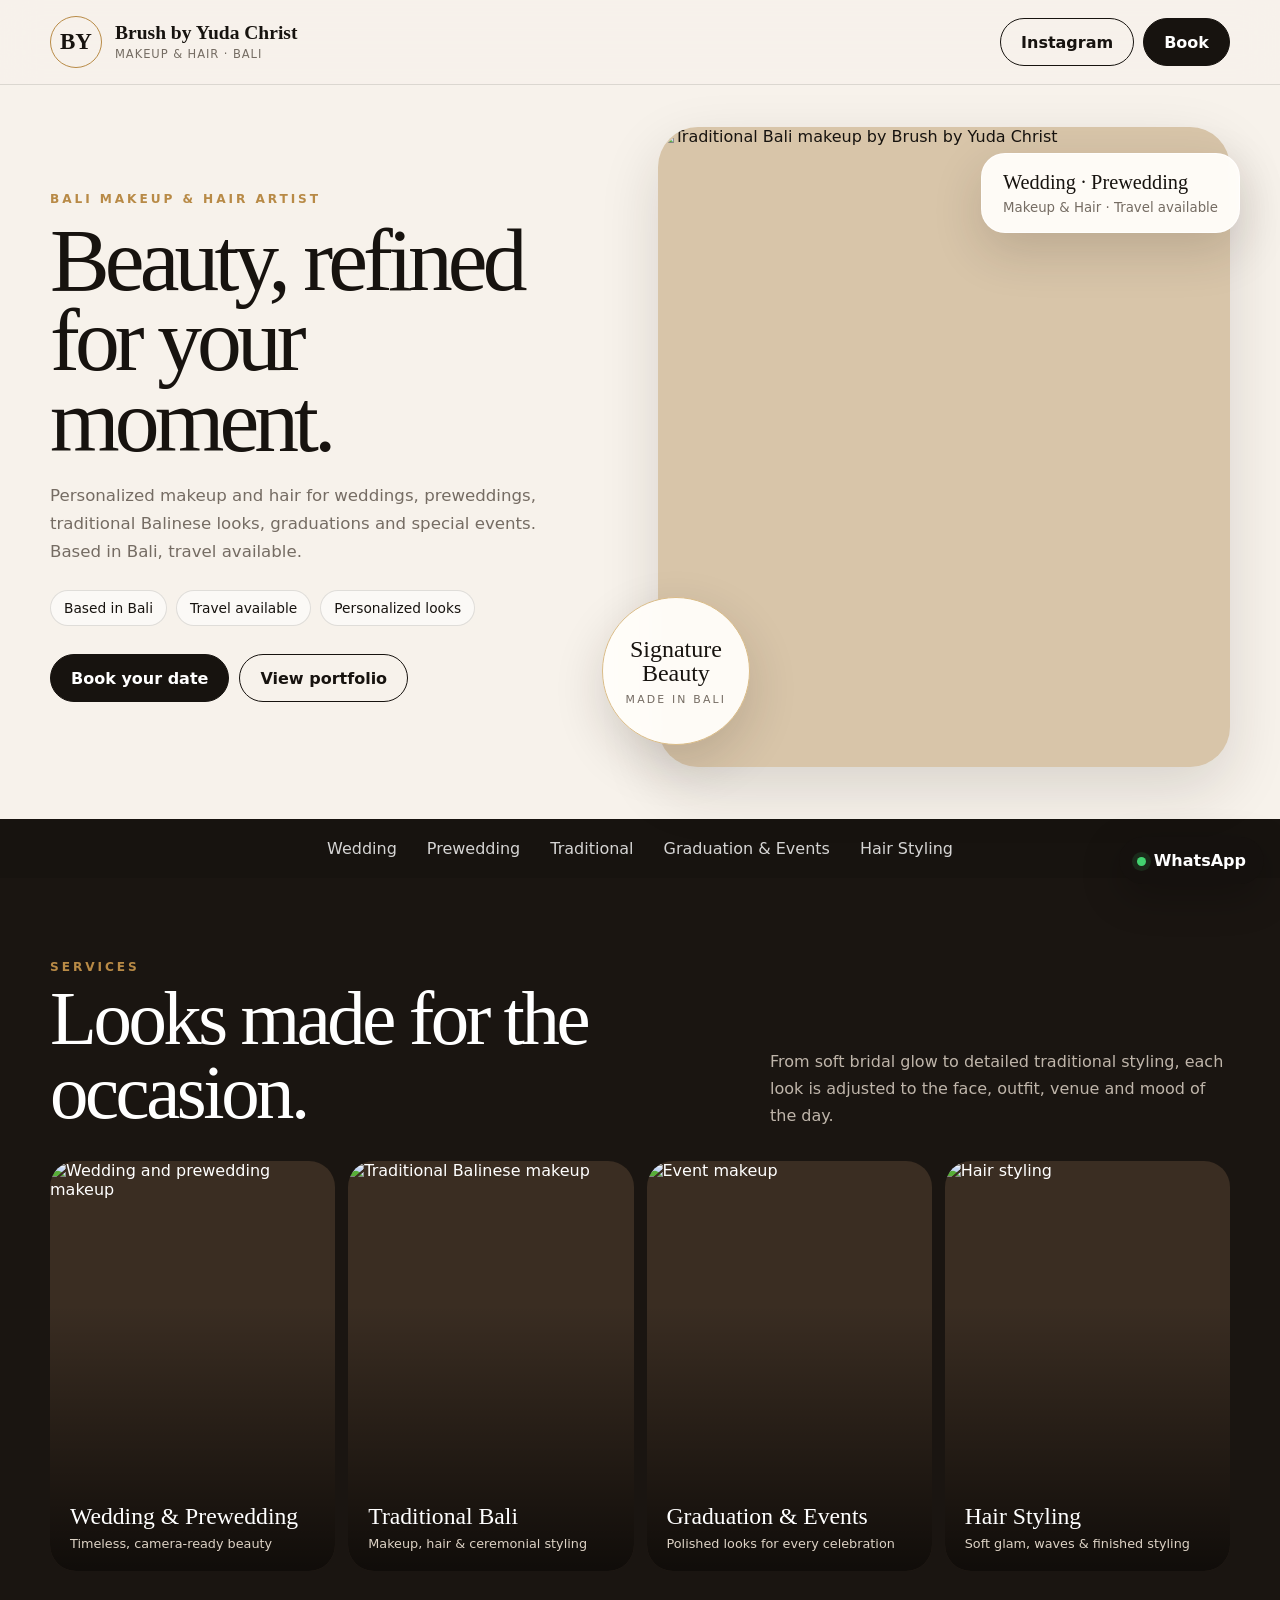
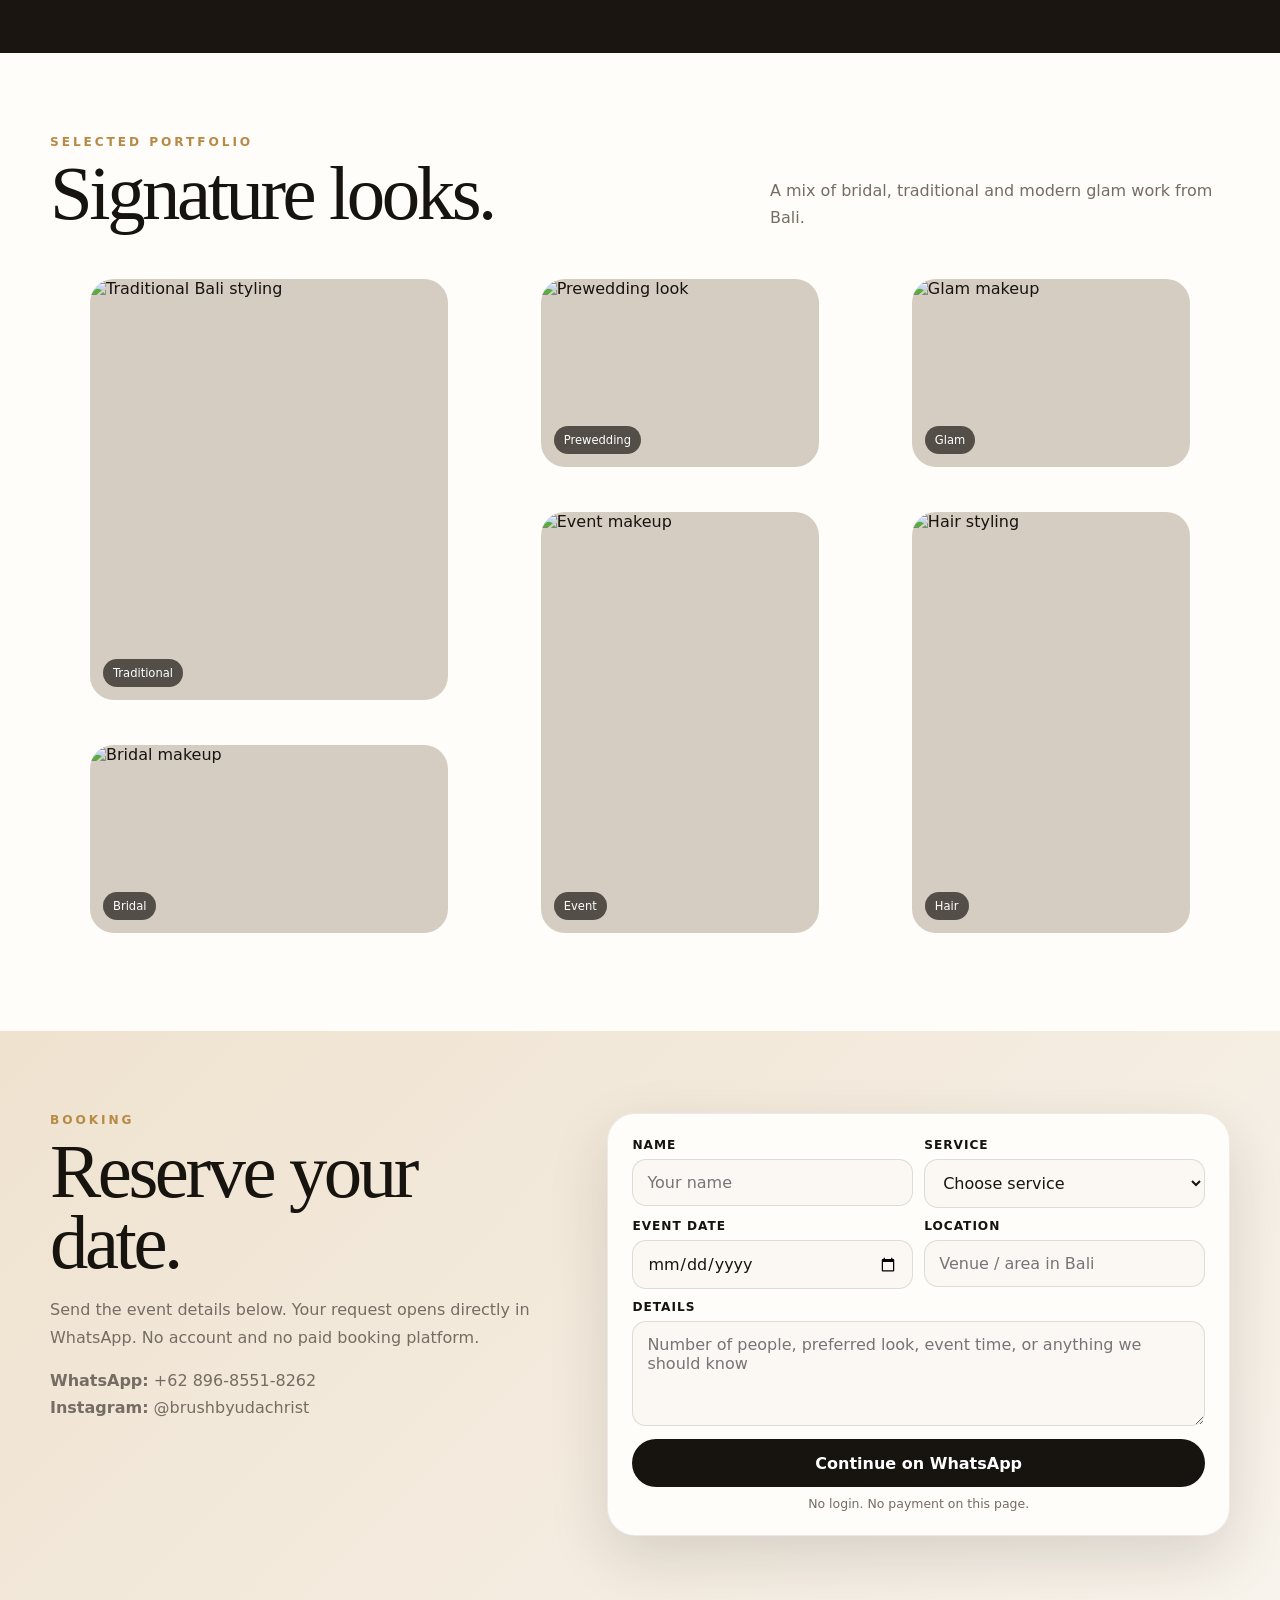
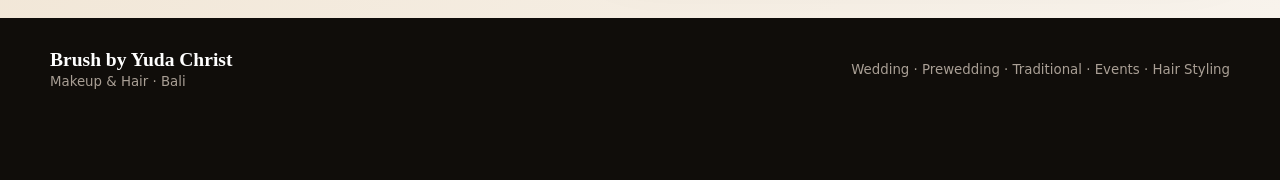
==== brush-by-yuda/index.html @ 2b3511b1 "Add Brush by Yuda Christ static booking site" ====
<!doctype html>
<html lang="en">
<head>
<meta charset="utf-8">
<meta name="viewport" content="width=device-width,initial-scale=1,viewport-fit=cover">
<meta name="theme-color" content="#17130f">
<meta name="description" content="Brush by Yuda Christ — Makeup & Hair Artist in Bali for weddings, preweddings, traditional looks, events and styling.">
<title>Brush by Yuda Christ — Makeup & Hair Bali</title>
<style>
:root{--ink:#17130f;--ivory:#f7f2eb;--paper:#fffdf9;--gold:#b88a46;--muted:#756c63;--line:rgba(23,19,15,.12);--shadow:0 22px 60px rgba(38,27,18,.14)}
*{box-sizing:border-box}html{scroll-behavior:smooth;background:var(--ivory)}body{margin:0;color:var(--ink);background:var(--ivory);font-family:Inter,ui-sans-serif,system-ui,-apple-system,"Segoe UI",Arial,sans-serif}a{text-decoration:none;color:inherit}img{display:block;width:100%;height:100%;object-fit:cover}button,input,select,textarea{font:inherit}.wrap{width:min(1180px,calc(100% - 32px));margin:auto}.eyebrow{letter-spacing:.24em;text-transform:uppercase;font-weight:800;font-size:.76rem;color:var(--gold)}
header{position:sticky;top:0;z-index:20;background:rgba(247,242,235,.93);backdrop-filter:blur(18px);border-bottom:1px solid var(--line)}.nav{height:84px;display:flex;align-items:center;justify-content:space-between;gap:14px}.brand{display:flex;align-items:center;gap:13px;min-width:0}.mark{width:52px;height:52px;border:1.5px solid var(--gold);border-radius:50%;display:grid;place-items:center;font:700 23px Georgia,serif;flex:0 0 auto}.brand-name{font:700 1.22rem Georgia,serif;line-height:1.05}.brand-sub{font-size:.72rem;color:var(--muted);margin-top:4px;letter-spacing:.08em;text-transform:uppercase}.nav-actions{display:flex;gap:9px;align-items:center}.btn{display:inline-flex;align-items:center;justify-content:center;min-height:48px;padding:0 20px;border-radius:999px;font-weight:800;border:1px solid var(--ink)}.btn-dark{background:var(--ink);color:#fff}.btn-light{background:transparent}
.hero{padding:42px 0 52px}.hero-grid{display:grid;grid-template-columns:.9fr 1.1fr;gap:38px;align-items:center}.hero-copy h1{font:500 clamp(3rem,7vw,6.5rem)/.9 Georgia,serif;letter-spacing:-.055em;margin:14px 0 20px}.hero-copy p{font-size:1.04rem;line-height:1.7;color:var(--muted);max-width:610px}.chips{display:flex;gap:9px;flex-wrap:wrap;margin:24px 0 28px}.chip{padding:9px 13px;border:1px solid var(--line);border-radius:999px;background:rgba(255,255,255,.55);font-size:.86rem}.hero-actions{display:flex;gap:10px;flex-wrap:wrap}.hero-art{position:relative;min-height:640px}.hero-frame{position:absolute;inset:0 0 0 9%;border-radius:40px;overflow:hidden;box-shadow:var(--shadow);background:#d8c5a9}.hero-frame img{object-position:50% 43%}.floating{position:absolute;z-index:2;background:rgba(255,253,249,.96);backdrop-filter:blur(10px);border:1px solid rgba(255,255,255,.8);box-shadow:0 18px 50px rgba(37,26,18,.16)}.tag{right:-10px;top:26px;border-radius:24px;padding:17px 21px}.tag strong{font:500 1.27rem Georgia,serif}.tag small{display:block;margin-top:6px;color:var(--muted)}.seal{left:0;bottom:22px;width:148px;height:148px;border-radius:50%;display:grid;place-items:center;text-align:center;border:1px solid #d9bb87}.seal b{font:500 1.5rem/1 Georgia,serif}.seal span{font-size:.68rem;letter-spacing:.2em;color:var(--muted);display:block;margin-top:8px}.band{background:var(--ink);color:white;padding:20px 0}.band .wrap{display:flex;gap:30px;justify-content:center;flex-wrap:wrap}.band span{opacity:.82}
section{padding:82px 0}.section-head{display:flex;align-items:end;justify-content:space-between;gap:22px;margin-bottom:32px}.section-head h2{font:500 clamp(2.5rem,6vw,4.8rem)/.96 Georgia,serif;margin:8px 0 0;letter-spacing:-.045em}.section-head p{max-width:460px;color:var(--muted);line-height:1.7;margin:0}.services{background:#1a1511;color:white}.services .section-head p{color:#bfb5aa}.service-grid{display:grid;grid-template-columns:repeat(4,1fr);gap:13px}.service{min-height:410px;border-radius:26px;overflow:hidden;position:relative;background:#3a2d22}.service img{position:absolute;inset:0}.service:after{content:"";position:absolute;inset:0;background:linear-gradient(180deg,transparent 35%,rgba(0,0,0,.72))}.service-copy{position:absolute;left:20px;right:20px;bottom:20px;z-index:2}.service-copy b{font:500 1.48rem Georgia,serif}.service-copy span{display:block;font-size:.8rem;color:#ddd2c5;margin-top:6px}.portfolio{background:var(--paper)}.masonry{display:grid;grid-template-columns:1.1fr .9fr .9fr;grid-auto-rows:220px;gap:13px}.shot{border-radius:24px;overflow:hidden;position:relative;background:#d6cdc2}.shot:nth-child(1){grid-row:span 2}.shot:nth-child(4){grid-row:span 2}.shot:nth-child(5){grid-row:span 2}.shot:after{content:attr(data-label);position:absolute;left:13px;bottom:13px;padding:7px 10px;border-radius:999px;background:rgba(15,12,9,.65);color:white;font-size:.72rem}.booking{background:linear-gradient(135deg,#efe2cf,#f8f3ec)}.booking-grid{display:grid;grid-template-columns:.9fr 1.1fr;gap:48px;align-items:start}.booking-copy h2{font:500 clamp(3rem,6vw,5rem)/.92 Georgia,serif;margin:10px 0 18px;letter-spacing:-.045em}.booking-copy p{color:var(--muted);line-height:1.7}.booking-card{background:var(--paper);border:1px solid rgba(23,19,15,.08);border-radius:28px;padding:24px;box-shadow:var(--shadow)}.form-grid{display:grid;grid-template-columns:1fr 1fr;gap:11px}.field{display:flex;flex-direction:column;gap:7px}.field.full{grid-column:1/-1}label{font-size:.76rem;font-weight:800;letter-spacing:.08em;text-transform:uppercase}input,select,textarea{width:100%;border:1px solid var(--line);background:#fbf8f4;border-radius:14px;padding:13px 14px;outline:none;color:var(--ink)}textarea{min-height:105px;resize:vertical}.submit{width:100%;border:0;margin-top:13px;cursor:pointer}.form-note{text-align:center;color:var(--muted);font-size:.78rem;margin-top:9px}footer{background:#100d0a;color:white;padding:32px 0 90px}.footer-grid{display:flex;justify-content:space-between;gap:28px;align-items:center;flex-wrap:wrap}.footer-grid small{color:#a99f95}.wa{position:fixed;right:16px;bottom:16px;z-index:30;background:#15110e;color:white;border-radius:999px;padding:14px 18px;font-weight:800;box-shadow:0 12px 40px rgba(0,0,0,.24)}.wa i{display:inline-block;width:9px;height:9px;background:#42d26f;border-radius:50%;margin-right:8px;box-shadow:0 0 0 5px rgba(66,210,111,.13)}
@media(max-width:920px){.hero-grid,.booking-grid{grid-template-columns:1fr}.hero-art{min-height:650px}.service-grid{grid-template-columns:1fr 1fr}.masonry{grid-template-columns:1fr 1fr;grid-auto-rows:225px}.shot:nth-child(1){grid-row:span 2}.shot:nth-child(4),.shot:nth-child(5){grid-row:span 1}}
@media(max-width:640px){.wrap{width:min(100% - 24px,1180px)}.nav{height:76px}.mark{width:47px;height:47px}.brand-sub{display:none}.brand-name{font-size:1.03rem}.nav-actions .btn-light{display:none}.nav-actions .btn{min-height:44px;padding:0 17px}.hero{padding-top:26px}.hero-copy h1{font-size:clamp(3.3rem,16vw,4.8rem)}.hero-art{min-height:570px}.hero-frame{inset:0;border-radius:28px}.tag{right:11px;top:13px;padding:14px 16px}.tag strong{font-size:1.08rem}.tag small{font-size:.74rem}.seal{left:13px;bottom:14px;width:124px;height:124px}.seal b{font-size:1.26rem}section{padding:62px 0}.section-head{display:block}.section-head p{margin-top:14px}.service-grid{grid-template-columns:1fr 1fr}.service{min-height:310px}.service-copy{left:14px;right:14px;bottom:14px}.service-copy b{font-size:1.18rem}.masonry{grid-template-columns:1fr 1fr;grid-auto-rows:185px;gap:8px}.shot{border-radius:17px}.form-grid{grid-template-columns:1fr}.field.full{grid-column:auto}.booking-card{padding:17px;border-radius:22px}.wa{right:11px;bottom:11px;padding:12px 15px}}
</style>
</head>
<body>
<header><div class="wrap nav"><a class="brand" href="#top"><div class="mark">BY</div><div><div class="brand-name">Brush by Yuda Christ</div><div class="brand-sub">Makeup & Hair · Bali</div></div></a><div class="nav-actions"><a class="btn btn-light" href="https://instagram.com/brushbyudachrist" target="_blank" rel="noopener">Instagram</a><a class="btn btn-dark" href="#booking">Book</a></div></div></header>
<main id="top">
<section class="hero"><div class="wrap hero-grid"><div class="hero-copy"><div class="eyebrow">Bali Makeup & Hair Artist</div><h1>Beauty, refined for your moment.</h1><p>Personalized makeup and hair for weddings, preweddings, traditional Balinese looks, graduations and special events. Based in Bali, travel available.</p><div class="chips"><span class="chip">Based in Bali</span><span class="chip">Travel available</span><span class="chip">Personalized looks</span></div><div class="hero-actions"><a class="btn btn-dark" href="#booking">Book your date</a><a class="btn btn-light" href="#portfolio">View portfolio</a></div></div><div class="hero-art"><div class="hero-frame"><img data-photo="hero" alt="Traditional Bali makeup by Brush by Yuda Christ"></div><div class="floating tag"><strong>Wedding · Prewedding</strong><small>Makeup & Hair · Travel available</small></div><div class="floating seal"><div><b>Signature<br>Beauty</b><span>MADE IN BALI</span></div></div></div></div></section>
<div class="band"><div class="wrap"><span>Wedding</span><span>Prewedding</span><span>Traditional</span><span>Graduation & Events</span><span>Hair Styling</span></div></div>
<section class="services"><div class="wrap"><div class="section-head"><div><div class="eyebrow">Services</div><h2>Looks made for the occasion.</h2></div><p>From soft bridal glow to detailed traditional styling, each look is adjusted to the face, outfit, venue and mood of the day.</p></div><div class="service-grid"><article class="service"><img data-photo="prewedding" alt="Wedding and prewedding makeup"><div class="service-copy"><b>Wedding & Prewedding</b><span>Timeless, camera-ready beauty</span></div></article><article class="service"><img data-photo="traditional" alt="Traditional Balinese makeup"><div class="service-copy"><b>Traditional Bali</b><span>Makeup, hair & ceremonial styling</span></div></article><article class="service"><img data-photo="event" alt="Event makeup"><div class="service-copy"><b>Graduation & Events</b><span>Polished looks for every celebration</span></div></article><article class="service"><img data-photo="hair" alt="Hair styling"><div class="service-copy"><b>Hair Styling</b><span>Soft glam, waves & finished styling</span></div></article></div></div></section>
<section class="portfolio" id="portfolio"><div class="wrap"><div class="section-head"><div><div class="eyebrow">Selected Portfolio</div><h2>Signature looks.</h2></div><p>A mix of bridal, traditional and modern glam work from Bali.</p></div><div class="masonry"><figure class="shot" data-label="Traditional"><img data-photo="traditional" alt="Traditional Bali styling"></figure><figure class="shot" data-label="Prewedding"><img data-photo="prewedding" alt="Prewedding look"></figure><figure class="shot" data-label="Glam"><img data-photo="glam" alt="Glam makeup"></figure><figure class="shot" data-label="Event"><img data-photo="event" alt="Event makeup"></figure><figure class="shot" data-label="Hair"><img data-photo="hair" alt="Hair styling"></figure><figure class="shot" data-label="Bridal"><img data-photo="hero" alt="Bridal makeup"></figure></div></div></section>
<section class="booking" id="booking"><div class="wrap booking-grid"><div class="booking-copy"><div class="eyebrow">Booking</div><h2>Reserve your date.</h2><p>Send the event details below. Your request opens directly in WhatsApp. No account and no paid booking platform.</p><p><strong>WhatsApp:</strong> +62 896-8551-8262<br><strong>Instagram:</strong> @brushbyudachrist</p></div><form class="booking-card" id="bookingForm"><div class="form-grid"><div class="field"><label>Name</label><input id="name" required placeholder="Your name"></div><div class="field"><label>Service</label><select id="service" required><option value="">Choose service</option><option>Wedding</option><option>Prewedding</option><option>Traditional Bali</option><option>Graduation & Event</option><option>Hair Styling</option><option>Other</option></select></div><div class="field"><label>Event date</label><input id="date" type="date"></div><div class="field"><label>Location</label><input id="location" required placeholder="Venue / area in Bali"></div><div class="field full"><label>Details</label><textarea id="notes" placeholder="Number of people, preferred look, event time, or anything we should know"></textarea></div></div><button class="btn btn-dark submit" type="submit">Continue on WhatsApp</button><div class="form-note">No login. No payment on this page.</div></form></div></section>
</main><footer><div class="wrap footer-grid"><div><div class="brand-name">Brush by Yuda Christ</div><small>Makeup & Hair · Bali</small></div><small>Wedding · Prewedding · Traditional · Events · Hair Styling</small></div></footer>
<a class="wa" href="https://wa.me/6289685518262" target="_blank" rel="noopener"><i></i>WhatsApp</a>
<script src="assets/hero.js"></script><script src="assets/prewedding.js"></script><script src="assets/traditional.js"></script><script src="assets/event.js"></script><script src="assets/hair.js"></script><script src="assets/glam.js"></script>
<script>
document.querySelectorAll('[data-photo]').forEach(el=>{const v=window.BY&&window.BY[el.dataset.photo];if(v)el.src=v});
document.getElementById('bookingForm').addEventListener('submit',function(e){e.preventDefault();const n=name.value.trim(),s=service.value,d=date.value||'-',l=location.value.trim(),x=notes.value.trim()||'-';const t=`Hi Brush by Yuda Christ, I would like to check availability.\n\nName: ${n}\nService: ${s}\nEvent date: ${d}\nLocation: ${l}\nDetails: ${x}`;location.href='https://wa.me/6289685518262?text='+encodeURIComponent(t)});
</script>
</body></html>
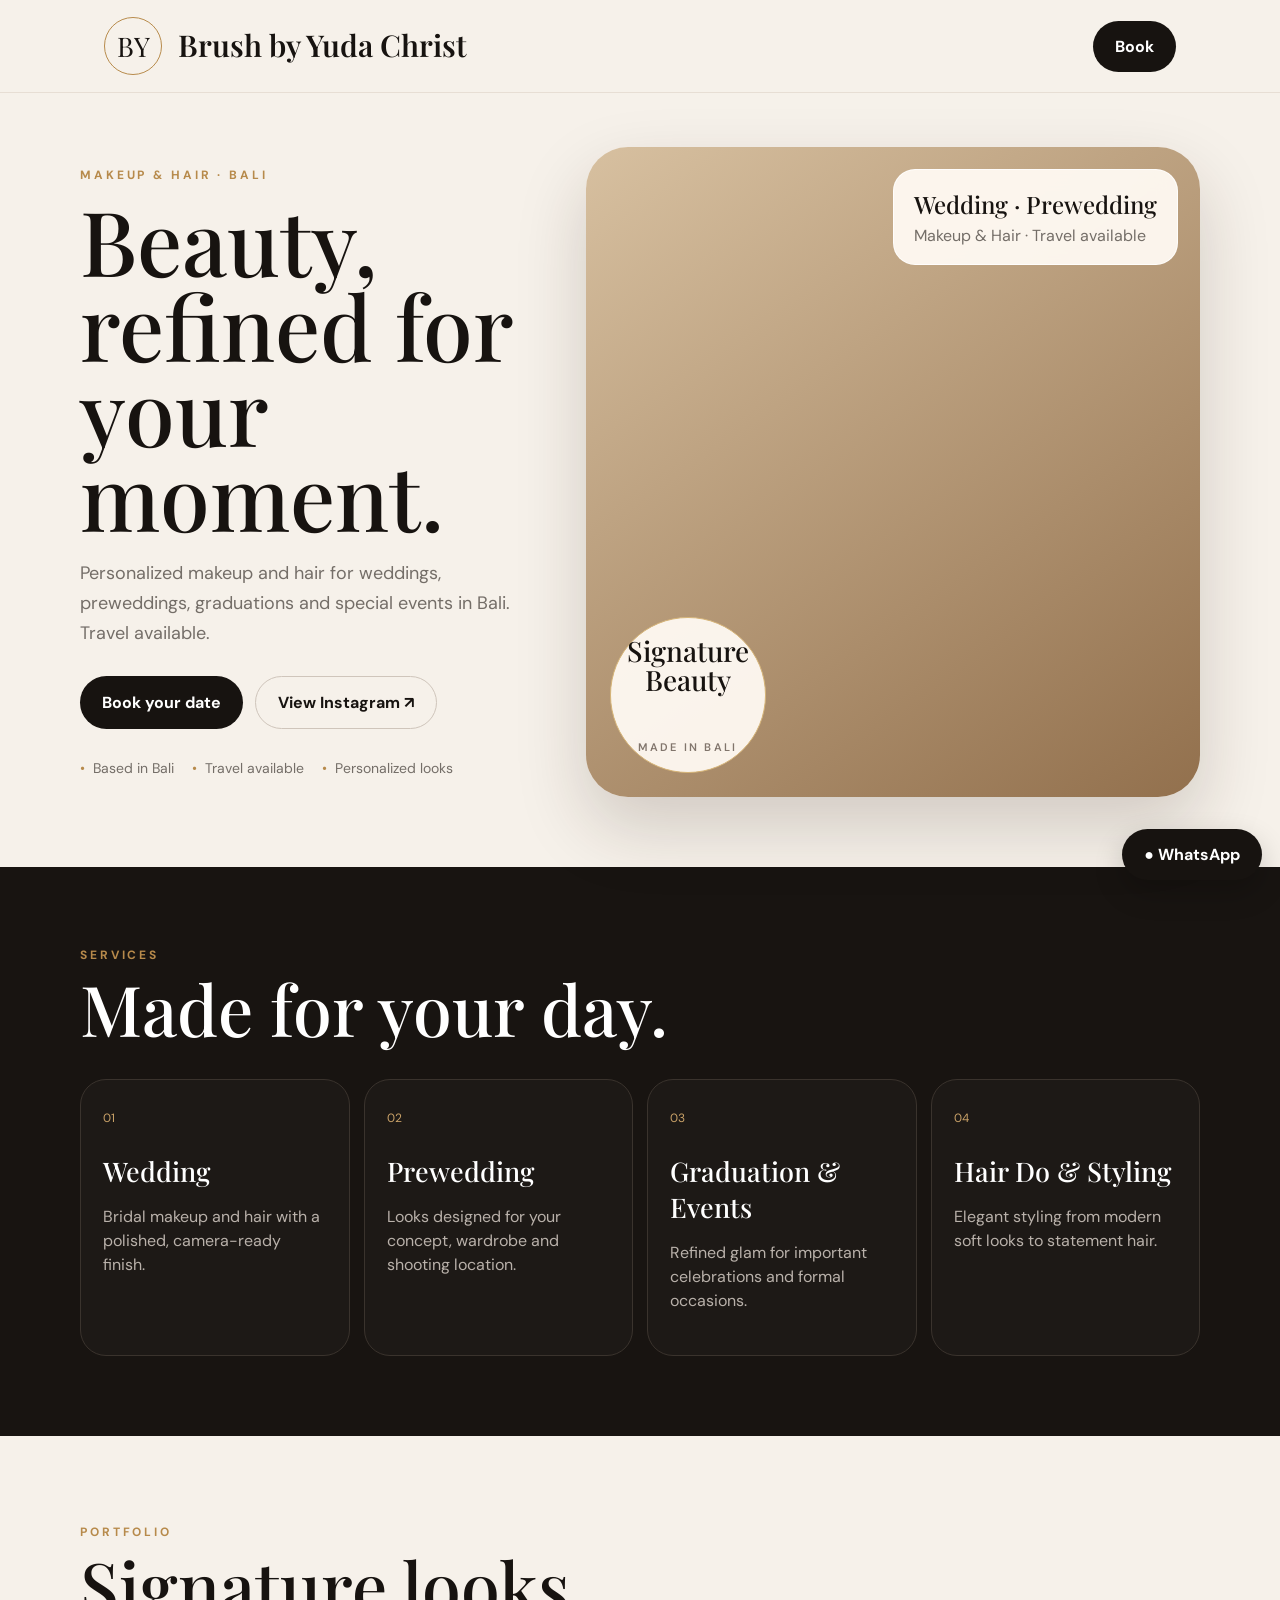
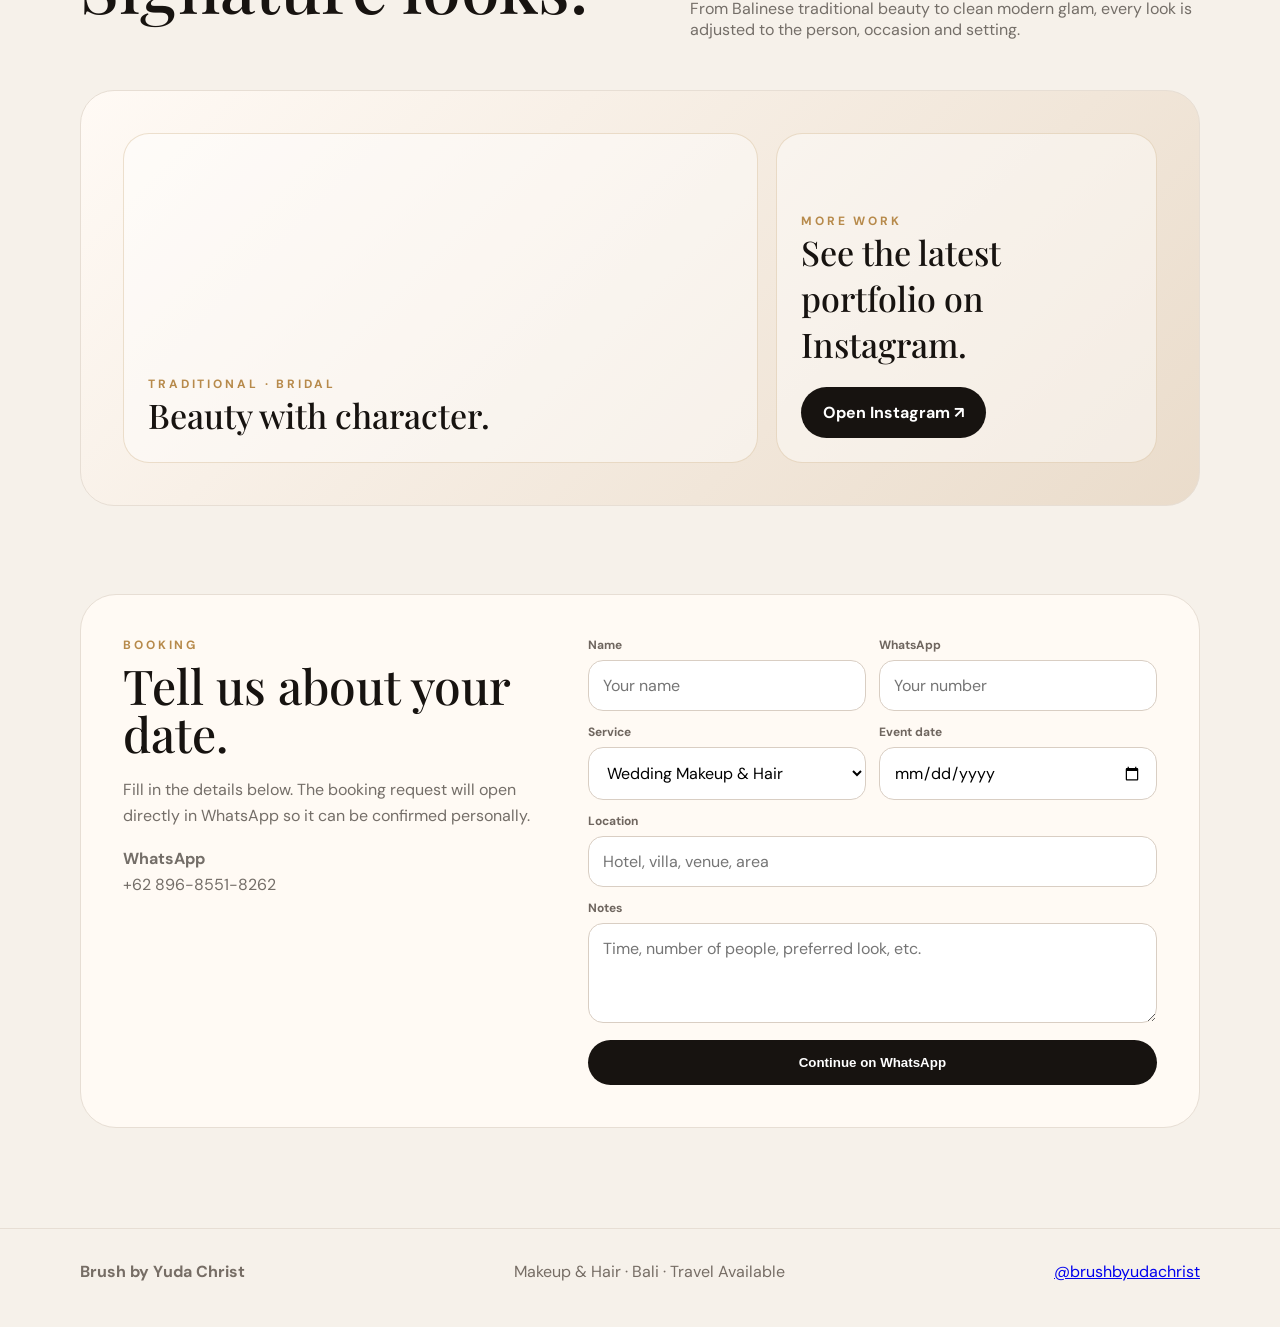
==== commit 7a06cd7a: "Launch Brush by Yuda birthday gift site on GitHub Pages" ====
--- a/brush-by-yuda/index.html
+++ b/brush-by-yuda/index.html
@@ -3,32 +3,30 @@
 <head>
 <meta charset="utf-8">
 <meta name="viewport" content="width=device-width,initial-scale=1,viewport-fit=cover">
-<meta name="theme-color" content="#17130f">
-<meta name="description" content="Brush by Yuda Christ — Makeup & Hair Artist in Bali for weddings, preweddings, traditional looks, events and styling.">
 <title>Brush by Yuda Christ — Makeup & Hair Bali</title>
+<meta name="description" content="Makeup & Hair in Bali for wedding, prewedding, graduation, events and personalized beauty looks.">
+<link rel="preconnect" href="https://fonts.googleapis.com">
+<link rel="preconnect" href="https://fonts.gstatic.com" crossorigin>
+<link href="https://fonts.googleapis.com/css2?family=DM+Sans:wght@400;500;600;700&family=Playfair+Display:wght@500;600&display=swap" rel="stylesheet">
 <style>
-:root{--ink:#17130f;--ivory:#f7f2eb;--paper:#fffdf9;--gold:#b88a46;--muted:#756c63;--line:rgba(23,19,15,.12);--shadow:0 22px 60px rgba(38,27,18,.14)}
-*{box-sizing:border-box}html{scroll-behavior:smooth;background:var(--ivory)}body{margin:0;color:var(--ink);background:var(--ivory);font-family:Inter,ui-sans-serif,system-ui,-apple-system,"Segoe UI",Arial,sans-serif}a{text-decoration:none;color:inherit}img{display:block;width:100%;height:100%;object-fit:cover}button,input,select,textarea{font:inherit}.wrap{width:min(1180px,calc(100% - 32px));margin:auto}.eyebrow{letter-spacing:.24em;text-transform:uppercase;font-weight:800;font-size:.76rem;color:var(--gold)}
-header{position:sticky;top:0;z-index:20;background:rgba(247,242,235,.93);backdrop-filter:blur(18px);border-bottom:1px solid var(--line)}.nav{height:84px;display:flex;align-items:center;justify-content:space-between;gap:14px}.brand{display:flex;align-items:center;gap:13px;min-width:0}.mark{width:52px;height:52px;border:1.5px solid var(--gold);border-radius:50%;display:grid;place-items:center;font:700 23px Georgia,serif;flex:0 0 auto}.brand-name{font:700 1.22rem Georgia,serif;line-height:1.05}.brand-sub{font-size:.72rem;color:var(--muted);margin-top:4px;letter-spacing:.08em;text-transform:uppercase}.nav-actions{display:flex;gap:9px;align-items:center}.btn{display:inline-flex;align-items:center;justify-content:center;min-height:48px;padding:0 20px;border-radius:999px;font-weight:800;border:1px solid var(--ink)}.btn-dark{background:var(--ink);color:#fff}.btn-light{background:transparent}
-.hero{padding:42px 0 52px}.hero-grid{display:grid;grid-template-columns:.9fr 1.1fr;gap:38px;align-items:center}.hero-copy h1{font:500 clamp(3rem,7vw,6.5rem)/.9 Georgia,serif;letter-spacing:-.055em;margin:14px 0 20px}.hero-copy p{font-size:1.04rem;line-height:1.7;color:var(--muted);max-width:610px}.chips{display:flex;gap:9px;flex-wrap:wrap;margin:24px 0 28px}.chip{padding:9px 13px;border:1px solid var(--line);border-radius:999px;background:rgba(255,255,255,.55);font-size:.86rem}.hero-actions{display:flex;gap:10px;flex-wrap:wrap}.hero-art{position:relative;min-height:640px}.hero-frame{position:absolute;inset:0 0 0 9%;border-radius:40px;overflow:hidden;box-shadow:var(--shadow);background:#d8c5a9}.hero-frame img{object-position:50% 43%}.floating{position:absolute;z-index:2;background:rgba(255,253,249,.96);backdrop-filter:blur(10px);border:1px solid rgba(255,255,255,.8);box-shadow:0 18px 50px rgba(37,26,18,.16)}.tag{right:-10px;top:26px;border-radius:24px;padding:17px 21px}.tag strong{font:500 1.27rem Georgia,serif}.tag small{display:block;margin-top:6px;color:var(--muted)}.seal{left:0;bottom:22px;width:148px;height:148px;border-radius:50%;display:grid;place-items:center;text-align:center;border:1px solid #d9bb87}.seal b{font:500 1.5rem/1 Georgia,serif}.seal span{font-size:.68rem;letter-spacing:.2em;color:var(--muted);display:block;margin-top:8px}.band{background:var(--ink);color:white;padding:20px 0}.band .wrap{display:flex;gap:30px;justify-content:center;flex-wrap:wrap}.band span{opacity:.82}
-section{padding:82px 0}.section-head{display:flex;align-items:end;justify-content:space-between;gap:22px;margin-bottom:32px}.section-head h2{font:500 clamp(2.5rem,6vw,4.8rem)/.96 Georgia,serif;margin:8px 0 0;letter-spacing:-.045em}.section-head p{max-width:460px;color:var(--muted);line-height:1.7;margin:0}.services{background:#1a1511;color:white}.services .section-head p{color:#bfb5aa}.service-grid{display:grid;grid-template-columns:repeat(4,1fr);gap:13px}.service{min-height:410px;border-radius:26px;overflow:hidden;position:relative;background:#3a2d22}.service img{position:absolute;inset:0}.service:after{content:"";position:absolute;inset:0;background:linear-gradient(180deg,transparent 35%,rgba(0,0,0,.72))}.service-copy{position:absolute;left:20px;right:20px;bottom:20px;z-index:2}.service-copy b{font:500 1.48rem Georgia,serif}.service-copy span{display:block;font-size:.8rem;color:#ddd2c5;margin-top:6px}.portfolio{background:var(--paper)}.masonry{display:grid;grid-template-columns:1.1fr .9fr .9fr;grid-auto-rows:220px;gap:13px}.shot{border-radius:24px;overflow:hidden;position:relative;background:#d6cdc2}.shot:nth-child(1){grid-row:span 2}.shot:nth-child(4){grid-row:span 2}.shot:nth-child(5){grid-row:span 2}.shot:after{content:attr(data-label);position:absolute;left:13px;bottom:13px;padding:7px 10px;border-radius:999px;background:rgba(15,12,9,.65);color:white;font-size:.72rem}.booking{background:linear-gradient(135deg,#efe2cf,#f8f3ec)}.booking-grid{display:grid;grid-template-columns:.9fr 1.1fr;gap:48px;align-items:start}.booking-copy h2{font:500 clamp(3rem,6vw,5rem)/.92 Georgia,serif;margin:10px 0 18px;letter-spacing:-.045em}.booking-copy p{color:var(--muted);line-height:1.7}.booking-card{background:var(--paper);border:1px solid rgba(23,19,15,.08);border-radius:28px;padding:24px;box-shadow:var(--shadow)}.form-grid{display:grid;grid-template-columns:1fr 1fr;gap:11px}.field{display:flex;flex-direction:column;gap:7px}.field.full{grid-column:1/-1}label{font-size:.76rem;font-weight:800;letter-spacing:.08em;text-transform:uppercase}input,select,textarea{width:100%;border:1px solid var(--line);background:#fbf8f4;border-radius:14px;padding:13px 14px;outline:none;color:var(--ink)}textarea{min-height:105px;resize:vertical}.submit{width:100%;border:0;margin-top:13px;cursor:pointer}.form-note{text-align:center;color:var(--muted);font-size:.78rem;margin-top:9px}footer{background:#100d0a;color:white;padding:32px 0 90px}.footer-grid{display:flex;justify-content:space-between;gap:28px;align-items:center;flex-wrap:wrap}.footer-grid small{color:#a99f95}.wa{position:fixed;right:16px;bottom:16px;z-index:30;background:#15110e;color:white;border-radius:999px;padding:14px 18px;font-weight:800;box-shadow:0 12px 40px rgba(0,0,0,.24)}.wa i{display:inline-block;width:9px;height:9px;background:#42d26f;border-radius:50%;margin-right:8px;box-shadow:0 0 0 5px rgba(66,210,111,.13)}
-@media(max-width:920px){.hero-grid,.booking-grid{grid-template-columns:1fr}.hero-art{min-height:650px}.service-grid{grid-template-columns:1fr 1fr}.masonry{grid-template-columns:1fr 1fr;grid-auto-rows:225px}.shot:nth-child(1){grid-row:span 2}.shot:nth-child(4),.shot:nth-child(5){grid-row:span 1}}
-@media(max-width:640px){.wrap{width:min(100% - 24px,1180px)}.nav{height:76px}.mark{width:47px;height:47px}.brand-sub{display:none}.brand-name{font-size:1.03rem}.nav-actions .btn-light{display:none}.nav-actions .btn{min-height:44px;padding:0 17px}.hero{padding-top:26px}.hero-copy h1{font-size:clamp(3.3rem,16vw,4.8rem)}.hero-art{min-height:570px}.hero-frame{inset:0;border-radius:28px}.tag{right:11px;top:13px;padding:14px 16px}.tag strong{font-size:1.08rem}.tag small{font-size:.74rem}.seal{left:13px;bottom:14px;width:124px;height:124px}.seal b{font-size:1.26rem}section{padding:62px 0}.section-head{display:block}.section-head p{margin-top:14px}.service-grid{grid-template-columns:1fr 1fr}.service{min-height:310px}.service-copy{left:14px;right:14px;bottom:14px}.service-copy b{font-size:1.18rem}.masonry{grid-template-columns:1fr 1fr;grid-auto-rows:185px;gap:8px}.shot{border-radius:17px}.form-grid{grid-template-columns:1fr}.field.full{grid-column:auto}.booking-card{padding:17px;border-radius:22px}.wa{right:11px;bottom:11px;padding:12px 15px}}
+:root{--ivory:#f6f1ea;--ink:#171310;--gold:#b78a4b;--muted:#746e68;--card:#fffaf4;--line:#e7ded4}*{box-sizing:border-box}html{scroll-behavior:smooth}body{margin:0;background:var(--ivory);color:var(--ink);font-family:'DM Sans',sans-serif}.wrap{width:min(1120px,100%);margin:auto}.top{position:sticky;top:0;z-index:50;background:rgba(246,241,234,.92);backdrop-filter:blur(16px);border-bottom:1px solid var(--line)}.nav{height:92px;display:flex;align-items:center;justify-content:space-between;padding:0 24px}.brand{display:flex;align-items:center;gap:16px}.monogram{width:58px;height:58px;border:1.5px solid var(--gold);border-radius:50%;display:grid;place-items:center;font-family:'Playfair Display',serif;font-size:27px}.brand strong{font:600 clamp(21px,3vw,30px)/1.05 'Playfair Display',serif}.btn{border:0;text-decoration:none;display:inline-flex;align-items:center;justify-content:center;gap:8px;padding:15px 22px;border-radius:999px;background:var(--ink);color:white;font-weight:700}.btn.ghost{background:transparent;color:var(--ink);border:1px solid #cfc5bb}.hero{padding:54px 24px 70px}.hero-grid{display:grid;grid-template-columns:.86fr 1.14fr;gap:42px;align-items:center}.kicker{font-size:12px;letter-spacing:.24em;text-transform:uppercase;color:var(--gold);font-weight:700}.hero h1{font:500 clamp(52px,7vw,92px)/.95 'Playfair Display',serif;margin:14px 0 22px}.hero p{font-size:18px;line-height:1.65;color:var(--muted);max-width:560px}.actions{display:flex;gap:12px;flex-wrap:wrap;margin-top:28px}.chips{display:flex;gap:18px;flex-wrap:wrap;margin-top:30px;color:#746e68;font-size:14px}.chip:before{content:'•';color:var(--gold);margin-right:8px}.hero-card{position:relative;min-height:650px;border-radius:42px;overflow:hidden;background:linear-gradient(145deg,#d7c0a0,#92704d);box-shadow:0 30px 70px rgba(43,28,16,.18)}.hero-card img{position:absolute;inset:0;width:100%;height:100%;object-fit:cover;object-position:center 38%;display:none}.hero-card img.ready{display:block}.float-card{position:absolute;right:22px;top:22px;background:rgba(255,250,244,.94);backdrop-filter:blur(9px);padding:18px 20px;border-radius:22px;border:1px solid rgba(255,255,255,.8);z-index:2}.float-card b{display:block;font:500 24px 'Playfair Display',serif}.float-card span{display:block;color:var(--muted);margin-top:5px}.seal{position:absolute;left:24px;bottom:24px;width:156px;height:156px;border-radius:50%;display:grid;place-items:center;text-align:center;background:rgba(255,250,244,.94);border:1px solid #d6b477;z-index:2;font:500 28px/1.05 'Playfair Display',serif}.seal small{display:block;font:600 11px 'DM Sans';letter-spacing:.2em;color:#81756c;margin-top:10px}.dark{background:#181411;color:#fff;padding:80px 24px}.section-title{font:500 clamp(42px,6vw,70px)/1 'Playfair Display',serif;margin:10px 0 36px}.services{display:grid;grid-template-columns:repeat(4,1fr);gap:14px}.service{border:1px solid #3a332d;border-radius:26px;padding:26px 22px;min-height:190px;background:#1d1916}.service span{font-size:12px;color:#caa268}.service h3{font:500 27px 'Playfair Display',serif;margin:26px 0 8px}.service p{color:#b9b1aa;line-height:1.5}.portfolio{padding:88px 24px}.portfolio-head{display:flex;justify-content:space-between;align-items:end;gap:30px;margin-bottom:34px}.portfolio p{color:var(--muted);max-width:510px}.gallery-placeholder{border:1px solid var(--line);border-radius:34px;padding:42px;background:linear-gradient(135deg,#fffaf5,#eadccb);display:grid;grid-template-columns:1.25fr .75fr;gap:18px;min-height:410px}.gallery-big,.gallery-small{border-radius:26px;border:1px solid rgba(183,138,75,.25);display:flex;align-items:flex-end;padding:24px;background:rgba(255,255,255,.45)}.gallery-big{min-height:330px}.gallery-small{display:grid;align-content:end}.gallery-placeholder h3{font:500 34px 'Playfair Display',serif;margin:0}.booking{padding:0 24px 100px}.bookbox{background:#fffaf4;border:1px solid var(--line);border-radius:36px;padding:42px;display:grid;grid-template-columns:.85fr 1.15fr;gap:44px}.bookbox h2{font:500 48px/1 'Playfair Display',serif;margin:8px 0 20px}.bookbox p{color:var(--muted);line-height:1.65}.form{display:grid;grid-template-columns:1fr 1fr;gap:13px}.field{display:flex;flex-direction:column;gap:7px}.field.full{grid-column:1/-1}.field label{font-size:12px;font-weight:700;color:#6f665f}.field input,.field select,.field textarea{width:100%;border:1px solid #d9cec3;background:white;border-radius:15px;padding:14px;font:inherit;outline:none}.field textarea{min-height:100px;resize:vertical}.form button{grid-column:1/-1;margin-top:4px;cursor:pointer}.footer{border-top:1px solid var(--line);padding:32px 24px 45px;color:#766d65}.footerin{display:flex;justify-content:space-between;gap:20px;flex-wrap:wrap}.wa{position:fixed;right:18px;bottom:20px;z-index:60;box-shadow:0 12px 30px rgba(0,0,0,.2)}
+@media(max-width:820px){.nav{height:78px;padding:0 18px}.monogram{width:48px;height:48px;font-size:23px}.brand strong{font-size:21px}.nav .btn{padding:13px 18px}.hero{padding:34px 18px 52px}.hero-grid{grid-template-columns:1fr;gap:28px}.hero h1{font-size:55px}.hero-card{min-height:620px;border-radius:30px;order:-1}.float-card{right:16px;top:16px}.seal{width:132px;height:132px;font-size:24px;left:18px;bottom:18px}.services{grid-template-columns:1fr 1fr}.dark,.portfolio,.booking{padding-left:18px;padding-right:18px}.portfolio-head{display:block}.gallery-placeholder{grid-template-columns:1fr;min-height:auto}.gallery-big{min-height:300px}.bookbox{grid-template-columns:1fr;padding:26px}.form{grid-template-columns:1fr}.field.full,.form button{grid-column:auto}.wa{bottom:16px}.chips{gap:12px}}
+@media(max-width:520px){.brand strong{max-width:185px}.services{grid-template-columns:1fr}.hero-card{min-height:570px}.hero h1{font-size:48px}.bookbox h2{font-size:42px}}
 </style>
 </head>
 <body>
-<header><div class="wrap nav"><a class="brand" href="#top"><div class="mark">BY</div><div><div class="brand-name">Brush by Yuda Christ</div><div class="brand-sub">Makeup & Hair · Bali</div></div></a><div class="nav-actions"><a class="btn btn-light" href="https://instagram.com/brushbyudachrist" target="_blank" rel="noopener">Instagram</a><a class="btn btn-dark" href="#booking">Book</a></div></div></header>
-<main id="top">
-<section class="hero"><div class="wrap hero-grid"><div class="hero-copy"><div class="eyebrow">Bali Makeup & Hair Artist</div><h1>Beauty, refined for your moment.</h1><p>Personalized makeup and hair for weddings, preweddings, traditional Balinese looks, graduations and special events. Based in Bali, travel available.</p><div class="chips"><span class="chip">Based in Bali</span><span class="chip">Travel available</span><span class="chip">Personalized looks</span></div><div class="hero-actions"><a class="btn btn-dark" href="#booking">Book your date</a><a class="btn btn-light" href="#portfolio">View portfolio</a></div></div><div class="hero-art"><div class="hero-frame"><img data-photo="hero" alt="Traditional Bali makeup by Brush by Yuda Christ"></div><div class="floating tag"><strong>Wedding · Prewedding</strong><small>Makeup & Hair · Travel available</small></div><div class="floating seal"><div><b>Signature<br>Beauty</b><span>MADE IN BALI</span></div></div></div></div></section>
-<div class="band"><div class="wrap"><span>Wedding</span><span>Prewedding</span><span>Traditional</span><span>Graduation & Events</span><span>Hair Styling</span></div></div>
-<section class="services"><div class="wrap"><div class="section-head"><div><div class="eyebrow">Services</div><h2>Looks made for the occasion.</h2></div><p>From soft bridal glow to detailed traditional styling, each look is adjusted to the face, outfit, venue and mood of the day.</p></div><div class="service-grid"><article class="service"><img data-photo="prewedding" alt="Wedding and prewedding makeup"><div class="service-copy"><b>Wedding & Prewedding</b><span>Timeless, camera-ready beauty</span></div></article><article class="service"><img data-photo="traditional" alt="Traditional Balinese makeup"><div class="service-copy"><b>Traditional Bali</b><span>Makeup, hair & ceremonial styling</span></div></article><article class="service"><img data-photo="event" alt="Event makeup"><div class="service-copy"><b>Graduation & Events</b><span>Polished looks for every celebration</span></div></article><article class="service"><img data-photo="hair" alt="Hair styling"><div class="service-copy"><b>Hair Styling</b><span>Soft glam, waves & finished styling</span></div></article></div></div></section>
-<section class="portfolio" id="portfolio"><div class="wrap"><div class="section-head"><div><div class="eyebrow">Selected Portfolio</div><h2>Signature looks.</h2></div><p>A mix of bridal, traditional and modern glam work from Bali.</p></div><div class="masonry"><figure class="shot" data-label="Traditional"><img data-photo="traditional" alt="Traditional Bali styling"></figure><figure class="shot" data-label="Prewedding"><img data-photo="prewedding" alt="Prewedding look"></figure><figure class="shot" data-label="Glam"><img data-photo="glam" alt="Glam makeup"></figure><figure class="shot" data-label="Event"><img data-photo="event" alt="Event makeup"></figure><figure class="shot" data-label="Hair"><img data-photo="hair" alt="Hair styling"></figure><figure class="shot" data-label="Bridal"><img data-photo="hero" alt="Bridal makeup"></figure></div></div></section>
-<section class="booking" id="booking"><div class="wrap booking-grid"><div class="booking-copy"><div class="eyebrow">Booking</div><h2>Reserve your date.</h2><p>Send the event details below. Your request opens directly in WhatsApp. No account and no paid booking platform.</p><p><strong>WhatsApp:</strong> +62 896-8551-8262<br><strong>Instagram:</strong> @brushbyudachrist</p></div><form class="booking-card" id="bookingForm"><div class="form-grid"><div class="field"><label>Name</label><input id="name" required placeholder="Your name"></div><div class="field"><label>Service</label><select id="service" required><option value="">Choose service</option><option>Wedding</option><option>Prewedding</option><option>Traditional Bali</option><option>Graduation & Event</option><option>Hair Styling</option><option>Other</option></select></div><div class="field"><label>Event date</label><input id="date" type="date"></div><div class="field"><label>Location</label><input id="location" required placeholder="Venue / area in Bali"></div><div class="field full"><label>Details</label><textarea id="notes" placeholder="Number of people, preferred look, event time, or anything we should know"></textarea></div></div><button class="btn btn-dark submit" type="submit">Continue on WhatsApp</button><div class="form-note">No login. No payment on this page.</div></form></div></section>
-</main><footer><div class="wrap footer-grid"><div><div class="brand-name">Brush by Yuda Christ</div><small>Makeup & Hair · Bali</small></div><small>Wedding · Prewedding · Traditional · Events · Hair Styling</small></div></footer>
-<a class="wa" href="https://wa.me/6289685518262" target="_blank" rel="noopener"><i></i>WhatsApp</a>
-<script src="assets/hero.js"></script><script src="assets/prewedding.js"></script><script src="assets/traditional.js"></script><script src="assets/event.js"></script><script src="assets/hair.js"></script><script src="assets/glam.js"></script>
+<header class="top"><div class="wrap nav"><div class="brand"><div class="monogram">BY</div><strong>Brush by Yuda Christ</strong></div><a class="btn" href="#book">Book</a></div></header>
+<main>
+<section class="hero"><div class="wrap hero-grid"><div><div class="kicker">Makeup & Hair · Bali</div><h1>Beauty, refined for your moment.</h1><p>Personalized makeup and hair for weddings, preweddings, graduations and special events in Bali. Travel available.</p><div class="actions"><a class="btn" href="#book">Book your date</a><a class="btn ghost" href="https://instagram.com/brushbyudachrist" target="_blank" rel="noopener">View Instagram ↗</a></div><div class="chips"><span class="chip">Based in Bali</span><span class="chip">Travel available</span><span class="chip">Personalized looks</span></div></div><div class="hero-card"><img id="heroPhoto" alt="Brush by Yuda Christ makeup portfolio"><div class="float-card"><b>Wedding · Prewedding</b><span>Makeup & Hair · Travel available</span></div><div class="seal">Signature<br>Beauty<small>MADE IN BALI</small></div></div></div></section>
+<section class="dark"><div class="wrap"><div class="kicker">Services</div><h2 class="section-title">Made for your day.</h2><div class="services"><article class="service"><span>01</span><h3>Wedding</h3><p>Bridal makeup and hair with a polished, camera-ready finish.</p></article><article class="service"><span>02</span><h3>Prewedding</h3><p>Looks designed for your concept, wardrobe and shooting location.</p></article><article class="service"><span>03</span><h3>Graduation & Events</h3><p>Refined glam for important celebrations and formal occasions.</p></article><article class="service"><span>04</span><h3>Hair Do & Styling</h3><p>Elegant styling from modern soft looks to statement hair.</p></article></div></div></section>
+<section class="portfolio"><div class="wrap"><div class="portfolio-head"><div><div class="kicker">Portfolio</div><h2 class="section-title">Signature looks.</h2></div><p>From Balinese traditional beauty to clean modern glam, every look is adjusted to the person, occasion and setting.</p></div><div class="gallery-placeholder"><div class="gallery-big"><div><div class="kicker">Traditional · Bridal</div><h3>Beauty with character.</h3></div></div><div class="gallery-small"><div class="kicker">More work</div><h3>See the latest portfolio on Instagram.</h3><a class="btn" style="margin-top:20px;width:max-content" href="https://instagram.com/brushbyudachrist" target="_blank" rel="noopener">Open Instagram ↗</a></div></div></div></section>
+<section class="booking" id="book"><div class="wrap bookbox"><div><div class="kicker">Booking</div><h2>Tell us about your date.</h2><p>Fill in the details below. The booking request will open directly in WhatsApp so it can be confirmed personally.</p><p><strong>WhatsApp</strong><br>+62 896-8551-8262</p></div><form class="form" id="bookingForm"><div class="field"><label>Name</label><input name="name" required placeholder="Your name"></div><div class="field"><label>WhatsApp</label><input name="phone" required placeholder="Your number"></div><div class="field"><label>Service</label><select name="service"><option>Wedding Makeup & Hair</option><option>Prewedding Makeup & Hair</option><option>Graduation / Event Makeup</option><option>Hair Do & Styling</option><option>Other</option></select></div><div class="field"><label>Event date</label><input name="date" type="date"></div><div class="field full"><label>Location</label><input name="location" required placeholder="Hotel, villa, venue, area"></div><div class="field full"><label>Notes</label><textarea name="notes" placeholder="Time, number of people, preferred look, etc."></textarea></div><button class="btn" type="submit">Continue on WhatsApp</button></form></div></section>
+</main>
+<footer class="footer"><div class="wrap footerin"><strong>Brush by Yuda Christ</strong><span>Makeup & Hair · Bali · Travel Available</span><a href="https://instagram.com/brushbyudachrist" target="_blank" rel="noopener">@brushbyudachrist</a></div></footer>
+<a class="btn wa" href="https://wa.me/6289685518262" target="_blank" rel="noopener">● WhatsApp</a>
+<script src="hero.js"></script>
 <script>
-document.querySelectorAll('[data-photo]').forEach(el=>{const v=window.BY&&window.BY[el.dataset.photo];if(v)el.src=v});
-document.getElementById('bookingForm').addEventListener('submit',function(e){e.preventDefault();const n=name.value.trim(),s=service.value,d=date.value||'-',l=location.value.trim(),x=notes.value.trim()||'-';const t=`Hi Brush by Yuda Christ, I would like to check availability.\n\nName: ${n}\nService: ${s}\nEvent date: ${d}\nLocation: ${l}\nDetails: ${x}`;location.href='https://wa.me/6289685518262?text='+encodeURIComponent(t)});
+if(window.BY_HERO){const i=document.getElementById('heroPhoto');i.src=window.BY_HERO;i.onload=()=>i.classList.add('ready')}
+document.getElementById('bookingForm').addEventListener('submit',function(e){e.preventDefault();const f=new FormData(this);const msg=`Hello Brush by Yuda Christ, I would like to ask about availability.\n\nName: ${f.get('name')}\nWhatsApp: ${f.get('phone')}\nService: ${f.get('service')}\nEvent date: ${f.get('date')||'-'}\nLocation: ${f.get('location')}\nNotes: ${f.get('notes')||'-'}`;window.open('https://wa.me/6289685518262?text='+encodeURIComponent(msg),'_blank')});
 </script>
 </body></html>
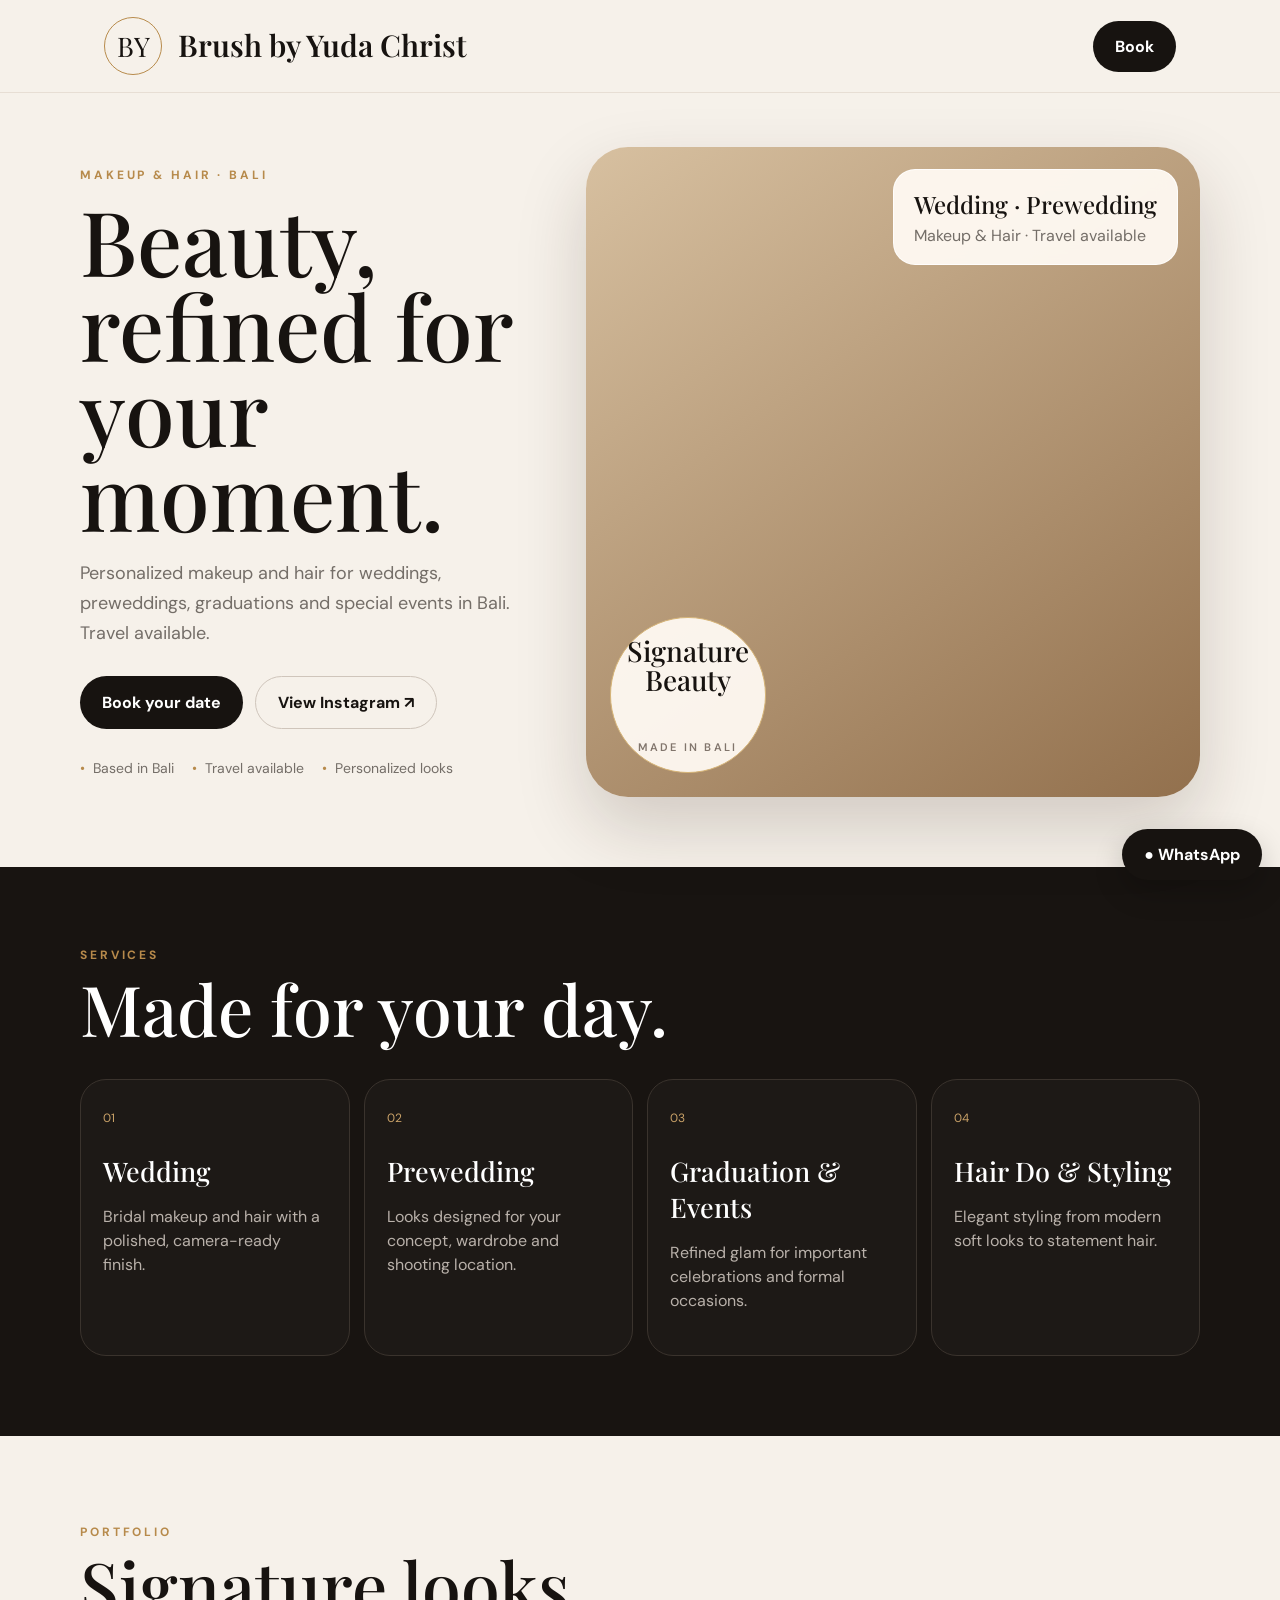
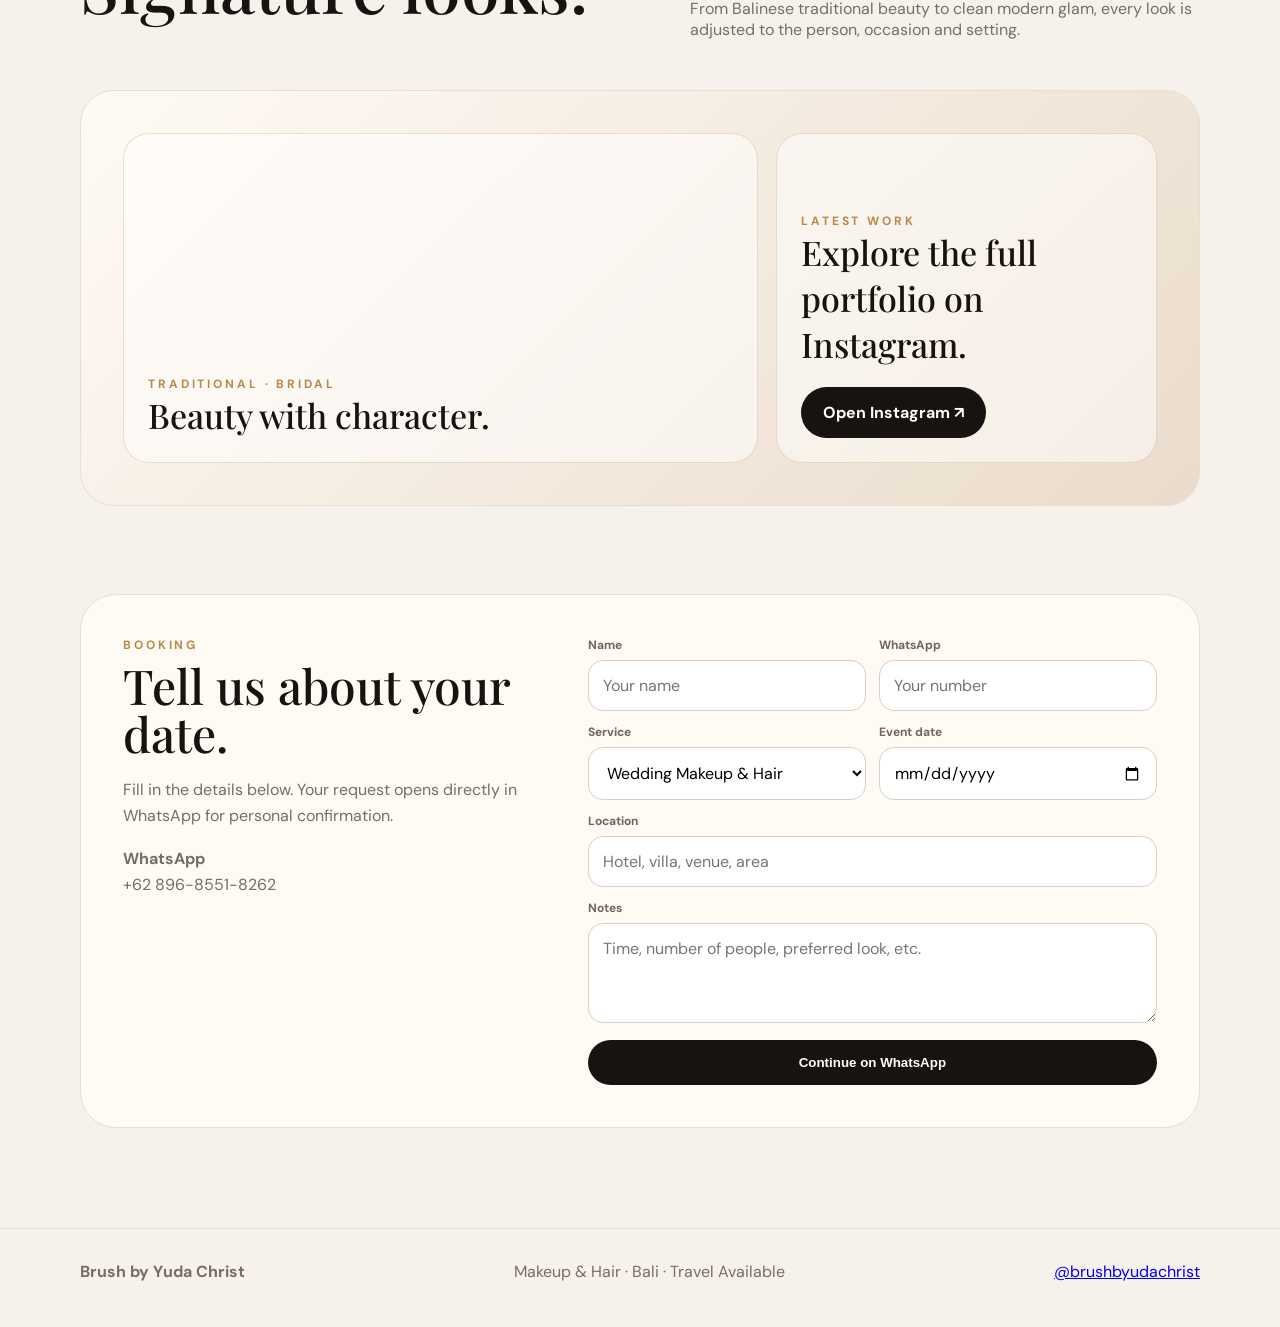
==== commit 3bf73f34: "Migrate Brush by Yuda website fully to GitHub Pages" ====
--- a/brush-by-yuda/index.html
+++ b/brush-by-yuda/index.html
@@ -9,8 +9,8 @@
 <link rel="preconnect" href="https://fonts.gstatic.com" crossorigin>
 <link href="https://fonts.googleapis.com/css2?family=DM+Sans:wght@400;500;600;700&family=Playfair+Display:wght@500;600&display=swap" rel="stylesheet">
 <style>
-:root{--ivory:#f6f1ea;--ink:#171310;--gold:#b78a4b;--muted:#746e68;--card:#fffaf4;--line:#e7ded4}*{box-sizing:border-box}html{scroll-behavior:smooth}body{margin:0;background:var(--ivory);color:var(--ink);font-family:'DM Sans',sans-serif}.wrap{width:min(1120px,100%);margin:auto}.top{position:sticky;top:0;z-index:50;background:rgba(246,241,234,.92);backdrop-filter:blur(16px);border-bottom:1px solid var(--line)}.nav{height:92px;display:flex;align-items:center;justify-content:space-between;padding:0 24px}.brand{display:flex;align-items:center;gap:16px}.monogram{width:58px;height:58px;border:1.5px solid var(--gold);border-radius:50%;display:grid;place-items:center;font-family:'Playfair Display',serif;font-size:27px}.brand strong{font:600 clamp(21px,3vw,30px)/1.05 'Playfair Display',serif}.btn{border:0;text-decoration:none;display:inline-flex;align-items:center;justify-content:center;gap:8px;padding:15px 22px;border-radius:999px;background:var(--ink);color:white;font-weight:700}.btn.ghost{background:transparent;color:var(--ink);border:1px solid #cfc5bb}.hero{padding:54px 24px 70px}.hero-grid{display:grid;grid-template-columns:.86fr 1.14fr;gap:42px;align-items:center}.kicker{font-size:12px;letter-spacing:.24em;text-transform:uppercase;color:var(--gold);font-weight:700}.hero h1{font:500 clamp(52px,7vw,92px)/.95 'Playfair Display',serif;margin:14px 0 22px}.hero p{font-size:18px;line-height:1.65;color:var(--muted);max-width:560px}.actions{display:flex;gap:12px;flex-wrap:wrap;margin-top:28px}.chips{display:flex;gap:18px;flex-wrap:wrap;margin-top:30px;color:#746e68;font-size:14px}.chip:before{content:'•';color:var(--gold);margin-right:8px}.hero-card{position:relative;min-height:650px;border-radius:42px;overflow:hidden;background:linear-gradient(145deg,#d7c0a0,#92704d);box-shadow:0 30px 70px rgba(43,28,16,.18)}.hero-card img{position:absolute;inset:0;width:100%;height:100%;object-fit:cover;object-position:center 38%;display:none}.hero-card img.ready{display:block}.float-card{position:absolute;right:22px;top:22px;background:rgba(255,250,244,.94);backdrop-filter:blur(9px);padding:18px 20px;border-radius:22px;border:1px solid rgba(255,255,255,.8);z-index:2}.float-card b{display:block;font:500 24px 'Playfair Display',serif}.float-card span{display:block;color:var(--muted);margin-top:5px}.seal{position:absolute;left:24px;bottom:24px;width:156px;height:156px;border-radius:50%;display:grid;place-items:center;text-align:center;background:rgba(255,250,244,.94);border:1px solid #d6b477;z-index:2;font:500 28px/1.05 'Playfair Display',serif}.seal small{display:block;font:600 11px 'DM Sans';letter-spacing:.2em;color:#81756c;margin-top:10px}.dark{background:#181411;color:#fff;padding:80px 24px}.section-title{font:500 clamp(42px,6vw,70px)/1 'Playfair Display',serif;margin:10px 0 36px}.services{display:grid;grid-template-columns:repeat(4,1fr);gap:14px}.service{border:1px solid #3a332d;border-radius:26px;padding:26px 22px;min-height:190px;background:#1d1916}.service span{font-size:12px;color:#caa268}.service h3{font:500 27px 'Playfair Display',serif;margin:26px 0 8px}.service p{color:#b9b1aa;line-height:1.5}.portfolio{padding:88px 24px}.portfolio-head{display:flex;justify-content:space-between;align-items:end;gap:30px;margin-bottom:34px}.portfolio p{color:var(--muted);max-width:510px}.gallery-placeholder{border:1px solid var(--line);border-radius:34px;padding:42px;background:linear-gradient(135deg,#fffaf5,#eadccb);display:grid;grid-template-columns:1.25fr .75fr;gap:18px;min-height:410px}.gallery-big,.gallery-small{border-radius:26px;border:1px solid rgba(183,138,75,.25);display:flex;align-items:flex-end;padding:24px;background:rgba(255,255,255,.45)}.gallery-big{min-height:330px}.gallery-small{display:grid;align-content:end}.gallery-placeholder h3{font:500 34px 'Playfair Display',serif;margin:0}.booking{padding:0 24px 100px}.bookbox{background:#fffaf4;border:1px solid var(--line);border-radius:36px;padding:42px;display:grid;grid-template-columns:.85fr 1.15fr;gap:44px}.bookbox h2{font:500 48px/1 'Playfair Display',serif;margin:8px 0 20px}.bookbox p{color:var(--muted);line-height:1.65}.form{display:grid;grid-template-columns:1fr 1fr;gap:13px}.field{display:flex;flex-direction:column;gap:7px}.field.full{grid-column:1/-1}.field label{font-size:12px;font-weight:700;color:#6f665f}.field input,.field select,.field textarea{width:100%;border:1px solid #d9cec3;background:white;border-radius:15px;padding:14px;font:inherit;outline:none}.field textarea{min-height:100px;resize:vertical}.form button{grid-column:1/-1;margin-top:4px;cursor:pointer}.footer{border-top:1px solid var(--line);padding:32px 24px 45px;color:#766d65}.footerin{display:flex;justify-content:space-between;gap:20px;flex-wrap:wrap}.wa{position:fixed;right:18px;bottom:20px;z-index:60;box-shadow:0 12px 30px rgba(0,0,0,.2)}
-@media(max-width:820px){.nav{height:78px;padding:0 18px}.monogram{width:48px;height:48px;font-size:23px}.brand strong{font-size:21px}.nav .btn{padding:13px 18px}.hero{padding:34px 18px 52px}.hero-grid{grid-template-columns:1fr;gap:28px}.hero h1{font-size:55px}.hero-card{min-height:620px;border-radius:30px;order:-1}.float-card{right:16px;top:16px}.seal{width:132px;height:132px;font-size:24px;left:18px;bottom:18px}.services{grid-template-columns:1fr 1fr}.dark,.portfolio,.booking{padding-left:18px;padding-right:18px}.portfolio-head{display:block}.gallery-placeholder{grid-template-columns:1fr;min-height:auto}.gallery-big{min-height:300px}.bookbox{grid-template-columns:1fr;padding:26px}.form{grid-template-columns:1fr}.field.full,.form button{grid-column:auto}.wa{bottom:16px}.chips{gap:12px}}
+:root{--ivory:#f6f1ea;--ink:#171310;--gold:#b78a4b;--muted:#746e68;--card:#fffaf4;--line:#e7ded4}*{box-sizing:border-box}html{scroll-behavior:smooth}body{margin:0;background:var(--ivory);color:var(--ink);font-family:'DM Sans',sans-serif}.wrap{width:min(1120px,100%);margin:auto}.top{position:sticky;top:0;z-index:50;background:rgba(246,241,234,.92);backdrop-filter:blur(16px);border-bottom:1px solid var(--line)}.nav{height:92px;display:flex;align-items:center;justify-content:space-between;padding:0 24px}.brand{display:flex;align-items:center;gap:16px}.monogram{width:58px;height:58px;border:1.5px solid var(--gold);border-radius:50%;display:grid;place-items:center;font-family:'Playfair Display',serif;font-size:27px}.brand strong{font:600 clamp(21px,3vw,30px)/1.05 'Playfair Display',serif}.btn{border:0;text-decoration:none;display:inline-flex;align-items:center;justify-content:center;gap:8px;padding:15px 22px;border-radius:999px;background:var(--ink);color:white;font-weight:700}.btn.ghost{background:transparent;color:var(--ink);border:1px solid #cfc5bb}.hero{padding:54px 24px 70px}.hero-grid{display:grid;grid-template-columns:.86fr 1.14fr;gap:42px;align-items:center}.kicker{font-size:12px;letter-spacing:.24em;text-transform:uppercase;color:var(--gold);font-weight:700}.hero h1{font:500 clamp(52px,7vw,92px)/.95 'Playfair Display',serif;margin:14px 0 22px}.hero p{font-size:18px;line-height:1.65;color:var(--muted);max-width:560px}.actions{display:flex;gap:12px;flex-wrap:wrap;margin-top:28px}.chips{display:flex;gap:18px;flex-wrap:wrap;margin-top:30px;color:#746e68;font-size:14px}.chip:before{content:'•';color:var(--gold);margin-right:8px}.hero-card{position:relative;min-height:650px;border-radius:42px;overflow:hidden;background:linear-gradient(145deg,#d7c0a0,#92704d);box-shadow:0 30px 70px rgba(43,28,16,.18)}.hero-card img{position:absolute;inset:0;width:100%;height:100%;object-fit:cover;object-position:center 38%;display:none}.hero-card img.ready{display:block}.float-card{position:absolute;right:22px;top:22px;background:rgba(255,250,244,.94);backdrop-filter:blur(9px);padding:18px 20px;border-radius:22px;border:1px solid rgba(255,255,255,.8);z-index:2}.float-card b{display:block;font:500 24px 'Playfair Display',serif}.float-card span{display:block;color:var(--muted);margin-top:5px}.seal{position:absolute;left:24px;bottom:24px;width:156px;height:156px;border-radius:50%;display:grid;place-items:center;text-align:center;background:rgba(255,250,244,.94);border:1px solid #d6b477;z-index:2;font:500 28px/1.05 'Playfair Display',serif}.seal small{display:block;font:600 11px 'DM Sans';letter-spacing:.2em;color:#81756c;margin-top:10px}.dark{background:#181411;color:#fff;padding:80px 24px}.section-title{font:500 clamp(42px,6vw,70px)/1 'Playfair Display',serif;margin:10px 0 36px}.services{display:grid;grid-template-columns:repeat(4,1fr);gap:14px}.service{border:1px solid #3a332d;border-radius:26px;padding:26px 22px;min-height:190px;background:#1d1916}.service span{font-size:12px;color:#caa268}.service h3{font:500 27px 'Playfair Display',serif;margin:26px 0 8px}.service p{color:#b9b1aa;line-height:1.5}.portfolio{padding:88px 24px}.portfolio-head{display:flex;justify-content:space-between;align-items:end;gap:30px;margin-bottom:34px}.portfolio p{color:var(--muted);max-width:510px}.gallery{border:1px solid var(--line);border-radius:34px;padding:42px;background:linear-gradient(135deg,#fffaf5,#eadccb);display:grid;grid-template-columns:1.25fr .75fr;gap:18px}.gallery-main,.gallery-side{border-radius:26px;border:1px solid rgba(183,138,75,.25);display:flex;align-items:flex-end;padding:24px;background:rgba(255,255,255,.5);min-height:330px}.gallery-side{min-height:330px;display:grid;align-content:end}.gallery h3{font:500 34px 'Playfair Display',serif;margin:0}.booking{padding:0 24px 100px}.bookbox{background:#fffaf4;border:1px solid var(--line);border-radius:36px;padding:42px;display:grid;grid-template-columns:.85fr 1.15fr;gap:44px}.bookbox h2{font:500 48px/1 'Playfair Display',serif;margin:8px 0 20px}.bookbox p{color:var(--muted);line-height:1.65}.form{display:grid;grid-template-columns:1fr 1fr;gap:13px}.field{display:flex;flex-direction:column;gap:7px}.field.full{grid-column:1/-1}.field label{font-size:12px;font-weight:700;color:#6f665f}.field input,.field select,.field textarea{width:100%;border:1px solid #d9cec3;background:white;border-radius:15px;padding:14px;font:inherit;outline:none}.field textarea{min-height:100px;resize:vertical}.form button{grid-column:1/-1;margin-top:4px;cursor:pointer}.footer{border-top:1px solid var(--line);padding:32px 24px 45px;color:#766d65}.footerin{display:flex;justify-content:space-between;gap:20px;flex-wrap:wrap}.wa{position:fixed;right:18px;bottom:20px;z-index:60;box-shadow:0 12px 30px rgba(0,0,0,.2)}
+@media(max-width:820px){.nav{height:78px;padding:0 18px}.monogram{width:48px;height:48px;font-size:23px}.brand strong{font-size:21px}.nav .btn{padding:13px 18px}.hero{padding:34px 18px 52px}.hero-grid{grid-template-columns:1fr;gap:28px}.hero h1{font-size:55px}.hero-card{min-height:620px;border-radius:30px;order:-1}.float-card{right:16px;top:16px}.seal{width:132px;height:132px;font-size:24px;left:18px;bottom:18px}.services{grid-template-columns:1fr 1fr}.dark,.portfolio,.booking{padding-left:18px;padding-right:18px}.portfolio-head{display:block}.gallery{grid-template-columns:1fr}.bookbox{grid-template-columns:1fr;padding:26px}.form{grid-template-columns:1fr}.field.full,.form button{grid-column:auto}.wa{bottom:16px}.chips{gap:12px}}
 @media(max-width:520px){.brand strong{max-width:185px}.services{grid-template-columns:1fr}.hero-card{min-height:570px}.hero h1{font-size:48px}.bookbox h2{font-size:42px}}
 </style>
 </head>
@@ -19,14 +19,13 @@
 <main>
 <section class="hero"><div class="wrap hero-grid"><div><div class="kicker">Makeup & Hair · Bali</div><h1>Beauty, refined for your moment.</h1><p>Personalized makeup and hair for weddings, preweddings, graduations and special events in Bali. Travel available.</p><div class="actions"><a class="btn" href="#book">Book your date</a><a class="btn ghost" href="https://instagram.com/brushbyudachrist" target="_blank" rel="noopener">View Instagram ↗</a></div><div class="chips"><span class="chip">Based in Bali</span><span class="chip">Travel available</span><span class="chip">Personalized looks</span></div></div><div class="hero-card"><img id="heroPhoto" alt="Brush by Yuda Christ makeup portfolio"><div class="float-card"><b>Wedding · Prewedding</b><span>Makeup & Hair · Travel available</span></div><div class="seal">Signature<br>Beauty<small>MADE IN BALI</small></div></div></div></section>
 <section class="dark"><div class="wrap"><div class="kicker">Services</div><h2 class="section-title">Made for your day.</h2><div class="services"><article class="service"><span>01</span><h3>Wedding</h3><p>Bridal makeup and hair with a polished, camera-ready finish.</p></article><article class="service"><span>02</span><h3>Prewedding</h3><p>Looks designed for your concept, wardrobe and shooting location.</p></article><article class="service"><span>03</span><h3>Graduation & Events</h3><p>Refined glam for important celebrations and formal occasions.</p></article><article class="service"><span>04</span><h3>Hair Do & Styling</h3><p>Elegant styling from modern soft looks to statement hair.</p></article></div></div></section>
-<section class="portfolio"><div class="wrap"><div class="portfolio-head"><div><div class="kicker">Portfolio</div><h2 class="section-title">Signature looks.</h2></div><p>From Balinese traditional beauty to clean modern glam, every look is adjusted to the person, occasion and setting.</p></div><div class="gallery-placeholder"><div class="gallery-big"><div><div class="kicker">Traditional · Bridal</div><h3>Beauty with character.</h3></div></div><div class="gallery-small"><div class="kicker">More work</div><h3>See the latest portfolio on Instagram.</h3><a class="btn" style="margin-top:20px;width:max-content" href="https://instagram.com/brushbyudachrist" target="_blank" rel="noopener">Open Instagram ↗</a></div></div></div></section>
-<section class="booking" id="book"><div class="wrap bookbox"><div><div class="kicker">Booking</div><h2>Tell us about your date.</h2><p>Fill in the details below. The booking request will open directly in WhatsApp so it can be confirmed personally.</p><p><strong>WhatsApp</strong><br>+62 896-8551-8262</p></div><form class="form" id="bookingForm"><div class="field"><label>Name</label><input name="name" required placeholder="Your name"></div><div class="field"><label>WhatsApp</label><input name="phone" required placeholder="Your number"></div><div class="field"><label>Service</label><select name="service"><option>Wedding Makeup & Hair</option><option>Prewedding Makeup & Hair</option><option>Graduation / Event Makeup</option><option>Hair Do & Styling</option><option>Other</option></select></div><div class="field"><label>Event date</label><input name="date" type="date"></div><div class="field full"><label>Location</label><input name="location" required placeholder="Hotel, villa, venue, area"></div><div class="field full"><label>Notes</label><textarea name="notes" placeholder="Time, number of people, preferred look, etc."></textarea></div><button class="btn" type="submit">Continue on WhatsApp</button></form></div></section>
+<section class="portfolio"><div class="wrap"><div class="portfolio-head"><div><div class="kicker">Portfolio</div><h2 class="section-title">Signature looks.</h2></div><p>From Balinese traditional beauty to clean modern glam, every look is adjusted to the person, occasion and setting.</p></div><div class="gallery"><div class="gallery-main"><div><div class="kicker">Traditional · Bridal</div><h3>Beauty with character.</h3></div></div><div class="gallery-side"><div class="kicker">Latest work</div><h3>Explore the full portfolio on Instagram.</h3><a class="btn" style="margin-top:20px;width:max-content" href="https://instagram.com/brushbyudachrist" target="_blank" rel="noopener">Open Instagram ↗</a></div></div></div></section>
+<section class="booking" id="book"><div class="wrap bookbox"><div><div class="kicker">Booking</div><h2>Tell us about your date.</h2><p>Fill in the details below. Your request opens directly in WhatsApp for personal confirmation.</p><p><strong>WhatsApp</strong><br>+62 896-8551-8262</p></div><form class="form" id="bookingForm"><div class="field"><label>Name</label><input name="name" required placeholder="Your name"></div><div class="field"><label>WhatsApp</label><input name="phone" required placeholder="Your number"></div><div class="field"><label>Service</label><select name="service"><option>Wedding Makeup & Hair</option><option>Prewedding Makeup & Hair</option><option>Graduation / Event Makeup</option><option>Hair Do & Styling</option><option>Other</option></select></div><div class="field"><label>Event date</label><input name="date" type="date"></div><div class="field full"><label>Location</label><input name="location" required placeholder="Hotel, villa, venue, area"></div><div class="field full"><label>Notes</label><textarea name="notes" placeholder="Time, number of people, preferred look, etc."></textarea></div><button class="btn" type="submit">Continue on WhatsApp</button></form></div></section>
 </main>
 <footer class="footer"><div class="wrap footerin"><strong>Brush by Yuda Christ</strong><span>Makeup & Hair · Bali · Travel Available</span><a href="https://instagram.com/brushbyudachrist" target="_blank" rel="noopener">@brushbyudachrist</a></div></footer>
 <a class="btn wa" href="https://wa.me/6289685518262" target="_blank" rel="noopener">● WhatsApp</a>
-<script src="hero.js"></script>
+<script src="hero.js?v=20260915-2"></script>
 <script>
-if(window.BY_HERO){const i=document.getElementById('heroPhoto');i.src=window.BY_HERO;i.onload=()=>i.classList.add('ready')}
 document.getElementById('bookingForm').addEventListener('submit',function(e){e.preventDefault();const f=new FormData(this);const msg=`Hello Brush by Yuda Christ, I would like to ask about availability.\n\nName: ${f.get('name')}\nWhatsApp: ${f.get('phone')}\nService: ${f.get('service')}\nEvent date: ${f.get('date')||'-'}\nLocation: ${f.get('location')}\nNotes: ${f.get('notes')||'-'}`;window.open('https://wa.me/6289685518262?text='+encodeURIComponent(msg),'_blank')});
 </script>
 </body></html>
